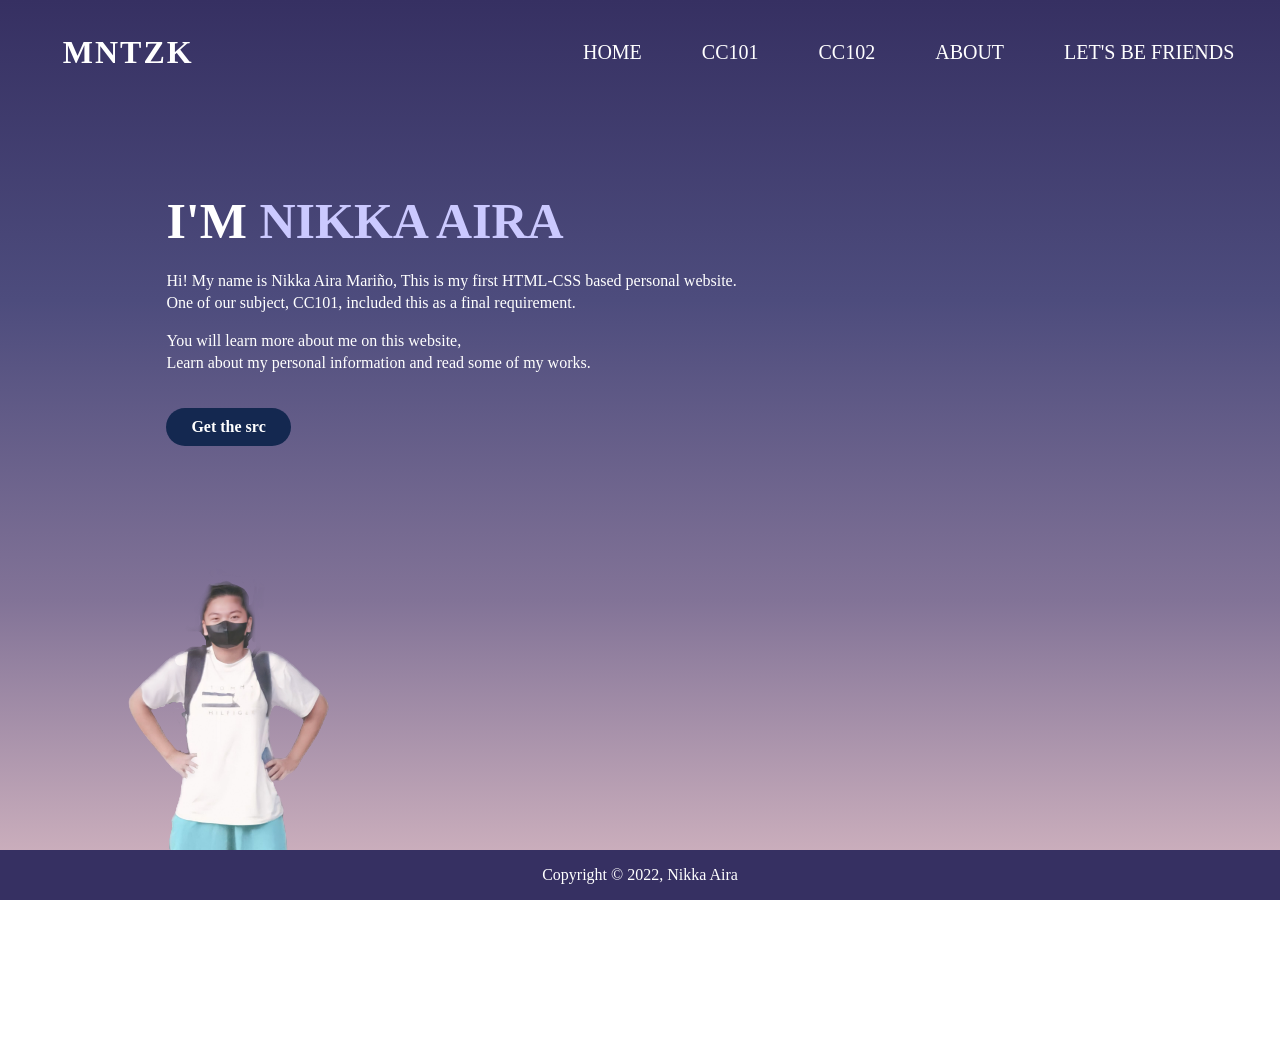
==== index.html @ 1b685595 "copy of 1st year website" ====
<!DOCTYPE html>
<html lang="en">
<html oncontextmenu="return false">
</html>
<head>
  <link rel="stylesheet" href="css/styles.css">
  <meta charset="UTF-8">
  <title>home</title>
  <link rel="stylesheet" href="css/animation.css">
</head>
<body>
<header>
  <a href="home.html" class="logo">mntzk</a>
  <ul>
    <li><a href="home.html" class="active">HOME</a></li>
    <li><a href="cc101.html">CC101</a></li>
    <li><a href="cc102.html">CC102</a></li>
    <li><a href="about.html">ABOUT</a></li>
    <li><a href="letsbefriends.html">LET'S BE FRIENDS</a></li>
  </ul>
</header>
</body>
<div class="details">
  <h1>I'M<span> NIKKA AIRA</span></h1>
  <p>Hi! My name is Nikka Aira Mariño, This is my first HTML-CSS based personal website.<br>One of our subject, CC101, included this as a final requirement.</p>
  <p>You will learn more about me on this website,<br>Learn about my personal information and read some of my works.</p><br>
  <a href="letsbefriends.html">Get the src</a>
</div>
<div class="pictures">
  <img src="images/nobg-removebg-preview.png">
</div>
<footer>
  <p>Copyright &copy; 2022, Nikka Aira</p>
</footer>
</html>
---- css/styles.css ----
::-webkit-scrollbar{
  display:none;
}
html,body{
  box-sizing: border-box;
  width:100%;
  height:100%;
  margin: 0;
  padding: 0;
  overflow-x: hidden;
}
body {
  min-height: 100vh;
  background: linear-gradient(#363062,#4D4C7D,#827397,#D8B9C3);
}
body {
  width: 100%;
  height: 100%;
  margin: 0;
}

@media (max-width: 960px) {
  body {
    transform: scale(0.8);
    transform-origin: top left;
  }
}

@media (max-width: 640px) {
  body {
    transform: scale(0.6);
    transform-origin: top left;
  }
}
header{
  position: absolute;
  top:0;
  left:0;
  width: 98%;
  display: flex;
  justify-content: space-between;
  align-items: center;
}
header .logo{
  margin-top:25px;
  margin-left: 5%;
  color:#ffff;
  font-weight: 700;
  text-decoration: none;
  font-size: 2em;
  text-transform: uppercase;
  letter-spacing: 2px;
}
header ul{
  display: flex;
  justify-content: center;
  align-items: center;

}
header ul li{
  font-size: 20px;
  margin-top:25px;
  list-style: none;
  margin-left: 20px;

}
header ul li a{
  text-decoration: none;
  padding: 6px 20px;
  color: #fff;
  border-radius: 20px;
  margin-bottom: 20%;
}
header ul li a:hover {
  background: white;
  color: #2b1055;
}
span {
  color:#CBC9FF;
}
.details{
  margin-left:13%;
  margin-top:15%;
  /*min-height: calc(100vh - 80px - 76px);*/
  position:relative;
  padding-bottom: 80px;
}
.details h1{
  font-size: 50px;
  color:#fff;
  margin-bottom:20px;
}
.details p{
  color:#fff;
  background:none;
  line-height:22px;
}
.details a{
  background:#142850;
  padding: 10px 25px;
  text-decoration:none;
  font-weight: bold;
  color:#fff;
  display:inline-block;
  margin:0 0;
  border-radius:20px;
}
.cc101 {
  margin-left: 13%;
  margin-top: 15%;
  position:relative;
  padding-bottom: 80.4px;
}
.cc101 h1{
  font-size: 50px;
  color:#fff;
  margin-bottom:20px;
}
.cc101 h3{
  color:white;
}
.cc101 p{
  font-size: larger;
  margin-left:45%;
  margin-top:-10%;
  color:#fff;
  background:none;
  line-height: 22px;
}

.about{
  margin-left:13%;
  margin-top:15%;
  position:relative;
  padding-bottom: 80.4px;
}
.about h1{
  color: #ffffff;
  font-size: 50px;
  margin-bottom: 20px;
}
.about p{
  margin-top: -3px;
  color:white;
  background:none;
  line-height:23px;
}
.about a{
  background:#142850;
  padding: 10px 25px;
  text-decoration: none;
  font-weight: bold;
  color: #ffffff;
  display: inline-block;
  margin: 30px 0;
  border-radius: 20px;
}
.sched table{
  margin-left: 50%;
  margin-top: -29%;
}
.sched{
    margin-left: 13%;
    margin-top: 15%;
  position:relative;
  padding-bottom: 80.4px;
}
.sched h1{
  margin-left:0;
  margin-top:5%;
  font-size:50px;
  color: #fff;
  margin-bottom: 20px;
}
.sched p{
  color:#fff;
  font-size:20px;
  margin-left:0;
  margin-top:3%;
  background: none;
  line-height: 22px;
}
.greetings{
  margin-left: 13%;
  margin-top: 15%;
}

.greetings h1{
  font-size:50px;
  color: #fff;
  margin-bottom: 20px;
}

.greetings p{
  color:#ffff;
  background: none;
  line-height: 22px;
}

.greetings a{
  background:#142850;
  padding: 10px 25px;
  text-decoration: none;
  font-weight: bold;
  color: #ffffff;
  display: inline-block;
  margin: 0 0;
  border-radius: 20px;
}

.src{
  margin-left: 13%;
  margin-top: 15px;
  position:relative;
  padding-bottom: 80.4px;
}

.src p{
  color:white;
  border-style: solid;
  background: #142850;
  border-width: 5px;
  border-color: #142850;
  border-radius:20px;
  padding: 5px;
  display: inline-block;
}

.infos {
  margin-left: 13%;
  margin-top: 15%;
  position:relative;
  padding-bottom: 80.4px;
}
.infos h1{
  font-size:50px;
  color: #fff;
  margin-bottom: 20px;
}
.infos p{
  color:#fff;
  font-size:18px;
  margin-left:0;
  margin-top:0;
  background: none;
  line-height: 22px;
}

.infos table{
  border:none;
  margin-left: 55%;
  margin-top: -18%;
}
.nobg{
  margin-top: -39%;
  margin-left:57%;
  width:38%;
  height:76vh;
  display: flex;
  justify-content: left;
  align-items: center;
  z-index: 19;
}
.nobg img{
  height:560px;
  width:500px;
 border-radius:25%;
}
footer{
  text-align: center;
  background-color: #363062;
  color:#fff;
  padding:-10px;
  position:absolute;
  bottom:0;
  width:100%;
}
.bubble{
  margin-top: -30%;
  margin-left:60%;
  width:35%;
  height:83vh;
  display: flex;
  justify-content: left;
  align-items: center;
  z-index: 18;
}
.bubble img {
  height: 560px;
  width: 500px;
  border-radius: 25%;
}
.myss{
  margin-top: -31.5%;
  margin-left:57%;
  width:38%;
  height:76vh;
  display: flex;
  justify-content: left;
  align-items: center;
  z-index: 19;

}
.myss img {
  width: 600px;
  height: 400px;
}

.boxforcode{
  border-radius: 25px;
  font-family: "Courier New", cursive;
  background-color: #363062;
  color:white;
  height: 500px;
  width: 700px;
  border: none;
  overflow: scroll;
  margin-top: -18%;
  margin-left:50%;
  z-index: 19;
}
.boxforcode p{
  margin-left:2%;
}

.deets{
  margin-left:13%;
  margin-top:15%;
  position:relative;
  padding-bottom: 80.4px;
}
.deets h1{
  color: #ffffff;
  font-size: 50px;
  margin-bottom: 20px;
}
.deets p {
  margin-top: -3px;
  color: white;
  background: none;
  line-height: 23px;
}
.deets a{
  background:#142850;
  padding: 10px 25px;
  text-decoration: none;
  font-weight: bold;
  color: #ffffff;
  display: inline-block;
  margin: 30px 0;
  border-radius: 20px;
}
.srcofjava {
  margin-left: 13%;
  margin-top: 15%;
  position: relative;
  padding-bottom: 80.4px;
}
.srcofjava h1{
  color: #ffffff;
  font-size: 50px;
  margin-bottom: 20px;
}
.srcofjava p {
  margin-top: -3px;
  color: white;
  background: none;
  line-height: 23px;
}
.output {
  margin-left: 13%;
  margin-top: 15%;
  position: relative;
  padding-bottom: 80.4px;
}
.output h1{
  color: #ffffff;
  font-size: 50px;
  margin-bottom: 20px;
}
.output p {
  margin-top: -3px;
  color: white;
  background: none;
  line-height: 23px;
}
.cont{
  width: 98%;
  padding: 20px;
  margin-left:-8%;

 /* margin:100px auto;*/
  display: flex;
  flex-direction: row;
  justify-content: center;

}
.box{
  width: 250px;
  margin: 0 10px;
  transition: .5s;
}
.box img{
  display: block;
  width: 100%;
  border-radius: 5px;
}
.box:hover{
  transform:scale(2.5);
  z-index: 2;
}
.pseudo{
  border-radius: 25px;
  background-color: #363062;
  color:white;
  height: 300px;
  width: 500px;
  border: none;
  overflow: scroll;
  margin-top: -7%;
  margin-left:52%;
  z-index: 19;
}
.pseudo p{
  font-family: "Courier New", serif;
  text-align: start;
  justify-content: center;
  color:white;
  margin-left:2%;
  margin-top:1%;
  background:none;
}
iframe{
  height:200px;
  width: 400px;
}
@media screen and (max-width: 600px)
{

}
---- css/animation.css ----
.details{
  animation: transitionIn 0.75s;
}
.about{
  animation: transitionIn 0.75s;
}
.sched{
  animation: transitionIn 0.75s;
}
.greetings{
  animation: transitionIn 0.75s;
}
.cc101{
  animation: transitionIn 0.75s;
}
.infos{
  animation: transitionIn 0.75s;
}
.images{
  animation: transitionIn 0.75s;
}
.sched table {
  animation: transitionIn 0.75s;
}
.deets{
  animation: transitionIn 0.75s;
}
  .srcofjava{
    animation: transitionIn 0.75s;
  }
.boxforcode{
  animation: transitionIn 0.75s;
}
.output{
  animation: transitionIn 0.75s;
}
.pseudo{
  animation: transitionIn 0.75s;
}
@keyframes transitionIn {
  from{
    opacity:0;
    transform: rotate(0deg);
  }
  to{
    opacity:1;
    transform: rotate(0);
  }
}
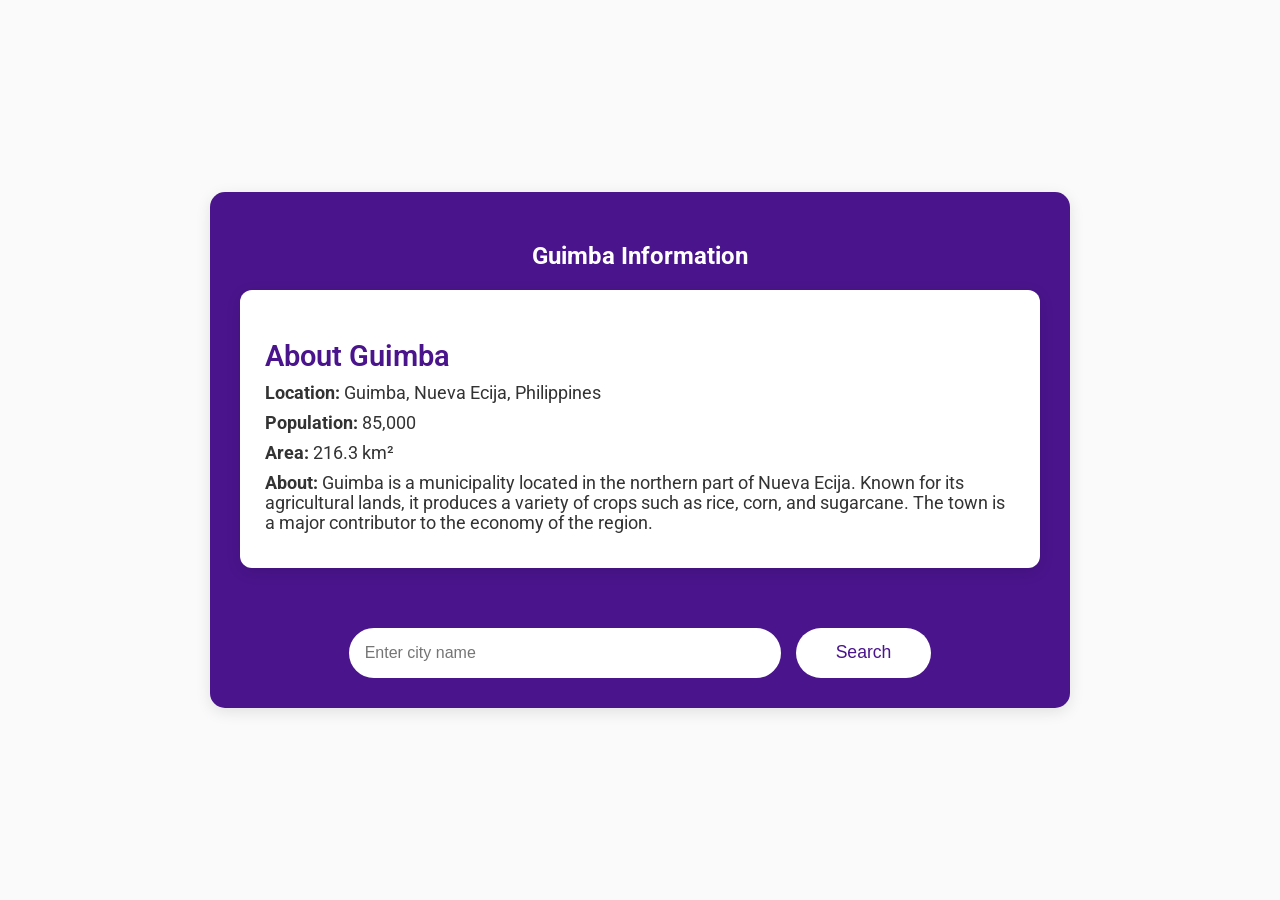
==== commit 8a79c0c3: "publish" ====
--- a/index.html
+++ b/index.html
@@ -1,35 +1,24 @@
 <!DOCTYPE html>
 <html lang="en">
-<html oncontextmenu="return false">
-</html>
 <head>
-  <link rel="stylesheet" href="css/styles.css">
-  <meta charset="UTF-8">
-  <title>home</title>
-  <link rel="stylesheet" href="css/animation.css">
+    <meta charset="UTF-8">
+    <meta name="viewport" content="width=device-width, initial-scale=1.0">
+    <link href="https://fonts.googleapis.com/css2?family=Roboto:wght@400;500;700&display=swap" rel="stylesheet">
+    <link rel="stylesheet" href="style.css">
+    <title>Home</title>
 </head>
 <body>
-<header>
-  <a href="home.html" class="logo">mntzk</a>
-  <ul>
-    <li><a href="home.html" class="active">HOME</a></li>
-    <li><a href="cc101.html">CC101</a></li>
-    <li><a href="cc102.html">CC102</a></li>
-    <li><a href="about.html">ABOUT</a></li>
-    <li><a href="letsbefriends.html">LET'S BE FRIENDS</a></li>
-  </ul>
-</header>
+
+    <section class="guimbacontainer">
+        <h1>Guimba Information</h1>
+        <div id="guimba-info"></div>
+
+        <div class="search-container">
+            <input type="text" id="city-search" placeholder="Enter city name">
+            <button id="search-button">Search</button>
+        </div>
+    </section>
+
+    <script src="script.js"></script>
 </body>
-<div class="details">
-  <h1>I'M<span> NIKKA AIRA</span></h1>
-  <p>Hi! My name is Nikka Aira Mariño, This is my first HTML-CSS based personal website.<br>One of our subject, CC101, included this as a final requirement.</p>
-  <p>You will learn more about me on this website,<br>Learn about my personal information and read some of my works.</p><br>
-  <a href="letsbefriends.html">Get the src</a>
-</div>
-<div class="pictures">
-  <img src="images/nobg-removebg-preview.png">
-</div>
-<footer>
-  <p>Copyright &copy; 2022, Nikka Aira</p>
-</footer>
 </html>
--- a/style.css
+++ b/style.css
@@ -0,0 +1,199 @@
+body {
+    font-family: 'Roboto', sans-serif;
+    background-color: #fafafa;
+    margin: 0;
+    padding: 0;
+    color: #333;
+    display: flex;
+    justify-content: center;
+    align-items: center;
+    height: 100vh;
+    min-height: 100%;
+}
+
+.container {
+    margin-top: 70%;
+    width: 100%;
+    max-width: 800px;
+    background-color: #4a148c;
+    border-radius: 15px;
+    padding: 30px;
+    box-shadow: 0 4px 15px rgba(0, 0, 0, 0.1);
+    color: white;
+    text-align: center;
+    overflow: hidden;
+    display: flex;
+    flex-direction: column;
+}
+
+.guimbacontainer {
+    width: 100%;
+    max-width: 800px;
+    background-color: #4a148c;
+    border-radius: 15px;
+    padding: 30px;
+    box-shadow: 0 4px 15px rgba(0, 0, 0, 0.1);
+    color: white;
+    text-align: center;
+    overflow: hidden;
+    display: flex;
+    flex-direction: column;
+}
+
+header h1 {
+    font-size: 2.5rem;
+    font-weight: 500;
+    margin-bottom: 20px;
+    letter-spacing: 1px;
+}
+
+#guimba-info {
+    background-color: #ffffff;
+    padding: 25px;
+    border-radius: 12px;
+    box-shadow: 0 4px 15px rgba(0, 0, 0, 0.1);
+    margin-bottom: 30px;
+    color: #333;
+    text-align: left;
+    position: relative;
+    z-index: 2;
+    max-height: 300px;
+    overflow-y: auto;
+}
+
+#guimba-info h2 {
+    color: #4a148c;
+    font-size: 1.8rem;
+    margin-bottom: 10px;
+    font-weight: 600;
+}
+
+#guimba-info p {
+    font-size: 1.1rem;
+    margin: 10px 0;
+}
+
+.search-container {
+    display: flex;
+    justify-content: center;
+    margin-top: 30px;
+}
+
+input[type="text"] {
+    padding: 14px;
+    font-size: 1rem;
+    width: 70%;
+    max-width: 400px;
+    border-radius: 25px;
+    border: 2px solid #fff;
+    background-color: #ffffff;
+    color: #333;
+    outline: none;
+    transition: border-color 0.3s ease;
+}
+
+input[type="text"]:focus {
+    border-color: #4a148c;
+}
+
+button {
+    background-color: #fff;
+    color: #4a148c;
+    padding: 14px 40px;
+    font-size: 1.1rem;
+    border: none;
+    border-radius: 25px;
+    cursor: pointer;
+    transition: background-color 0.3s ease, transform 0.3s ease;
+    margin-left: 15px;
+}
+
+button:hover {
+    background-color: #4a148c;
+    color: white;
+    transform: scale(1.05);
+}
+
+button:active {
+    transform: scale(1.02);
+}
+
+.weather-card {
+    background-color: #fff;
+    padding: 25px;
+    color: #333;
+    border-radius: 12px;
+    box-shadow: 0 4px 15px rgba(0, 0, 0, 0.1);
+    margin-top: 20px;
+    max-height: 400px;
+    overflow-y: auto;
+    font-weight: bold;
+}
+
+.weather-card h2 {
+    color: #4a148c;
+    font-size: 1.8rem;
+    margin-bottom: 15px;
+}
+
+.weather-card p {
+    font-size: 1.2rem;
+    margin: 8px 0;
+}
+
+#map iframe {
+    border-radius: 12px;
+    width: 100%;
+    height: 400px;
+}
+
+.forecast-info div {
+    background-color: #fff;
+    padding: 20px;
+    margin-bottom: 20px;
+    border-radius: 12px;
+    box-shadow: 0 4px 15px rgba(0, 0, 0, 0.1);
+    color: #333;
+    font-weight: bold;
+}
+
+.forecast-info p {
+    font-size: 1rem;
+    margin: 10px 0;
+}
+
+.forecast-info strong {
+    color: #4a148c;
+}
+
+.alert {
+    background-color: #ffebee;
+    padding: 20px;
+    border-radius: 12px;
+    margin-bottom: 30px;
+    color: #d32f2f;
+}
+
+.alert p {
+    margin: 0;
+}
+
+.alert strong {
+    color: #d32f2f;
+}
+
+@media (max-width: 768px) {
+    .search-container {
+        flex-direction: column;
+        align-items: center;
+    }
+
+    input[type="text"], button {
+        width: 100%;
+        margin: 10px 0;
+    }
+
+    header h1 {
+        font-size: 2rem;
+    }
+}
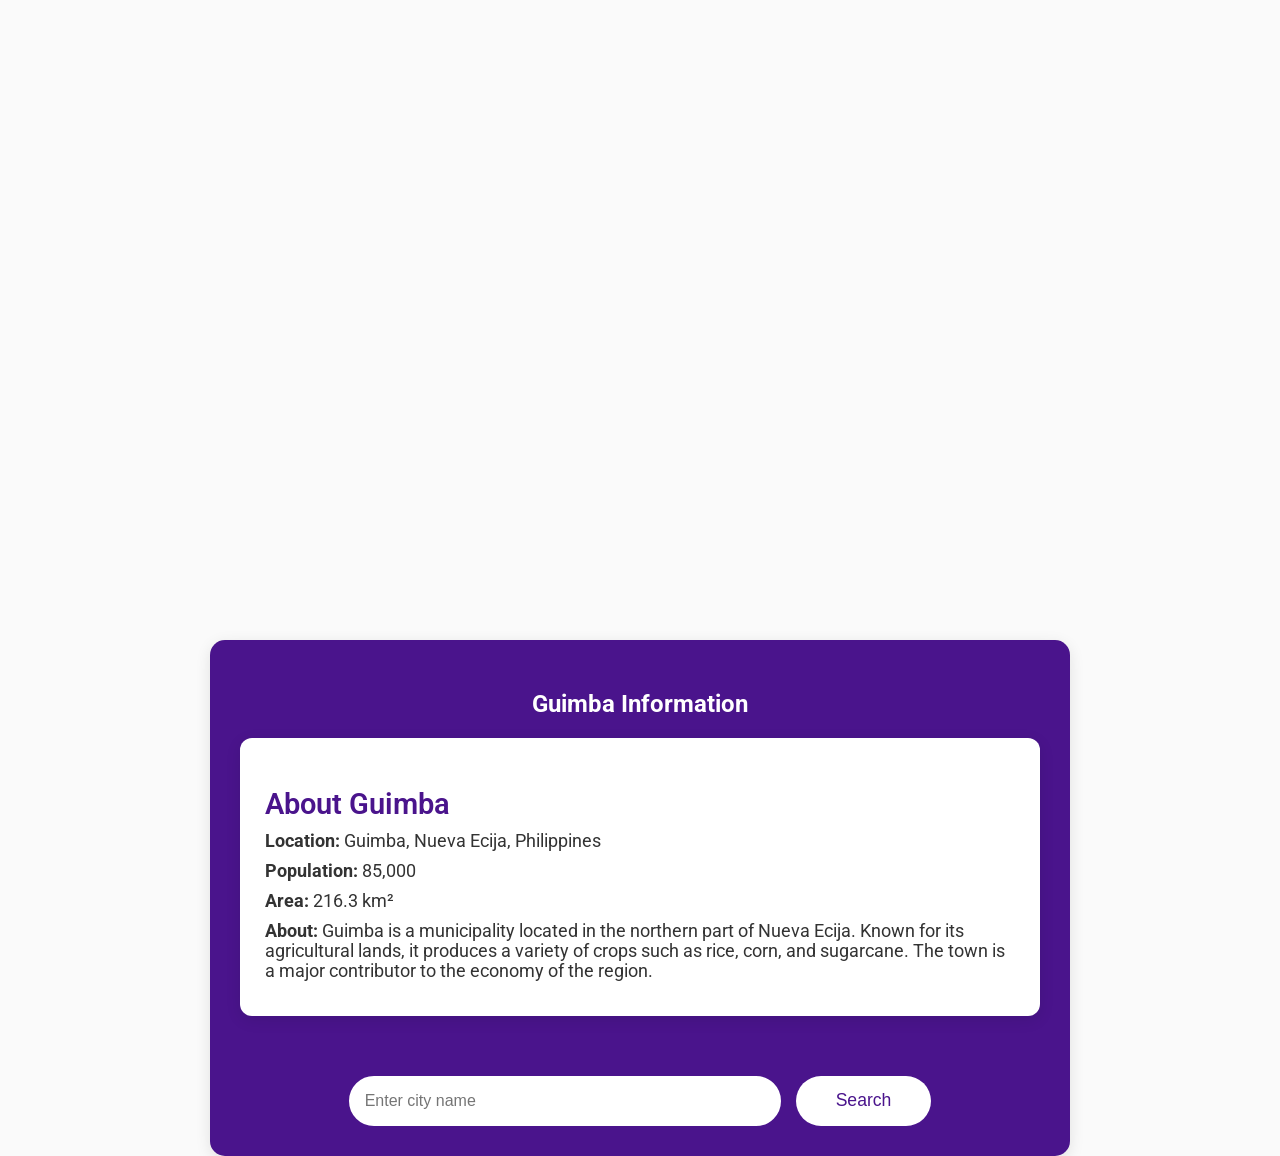
==== commit 7c390931: "minified" ====
--- a/index.html
+++ b/index.html
@@ -1,24 +1,2 @@
 <!DOCTYPE html>
-<html lang="en">
-<head>
-    <meta charset="UTF-8">
-    <meta name="viewport" content="width=device-width, initial-scale=1.0">
-    <link href="https://fonts.googleapis.com/css2?family=Roboto:wght@400;500;700&display=swap" rel="stylesheet">
-    <link rel="stylesheet" href="style.css">
-    <title>Home</title>
-</head>
-<body>
-
-    <section class="guimbacontainer">
-        <h1>Guimba Information</h1>
-        <div id="guimba-info"></div>
-
-        <div class="search-container">
-            <input type="text" id="city-search" placeholder="Enter city name">
-            <button id="search-button">Search</button>
-        </div>
-    </section>
-
-    <script src="script.js"></script>
-</body>
-</html>
+<html lang="en"><head><meta charset="UTF-8"><meta name="viewport" content="width=device-width, initial-scale=1.0"><link href="https://fonts.googleapis.com/css2?family=Roboto:wght@400;500;700&display=swap" rel="stylesheet"><link rel="stylesheet" href="style.css"><title>Home</title></head><body><section class="guimbacontainer"><h1>Guimba Information</h1><div id="guimba-info"></div><div class="search-container"><input type="text" id="city-search" placeholder="Enter city name"><button id="search-button">Search</button></div></section><script src="script.js"></script></body></html>
--- a/style.css
+++ b/style.css
@@ -1,199 +1 @@
-body {
-    font-family: 'Roboto', sans-serif;
-    background-color: #fafafa;
-    margin: 0;
-    padding: 0;
-    color: #333;
-    display: flex;
-    justify-content: center;
-    align-items: center;
-    height: 100vh;
-    min-height: 100%;
-}
-
-.container {
-    margin-top: 70%;
-    width: 100%;
-    max-width: 800px;
-    background-color: #4a148c;
-    border-radius: 15px;
-    padding: 30px;
-    box-shadow: 0 4px 15px rgba(0, 0, 0, 0.1);
-    color: white;
-    text-align: center;
-    overflow: hidden;
-    display: flex;
-    flex-direction: column;
-}
-
-.guimbacontainer {
-    width: 100%;
-    max-width: 800px;
-    background-color: #4a148c;
-    border-radius: 15px;
-    padding: 30px;
-    box-shadow: 0 4px 15px rgba(0, 0, 0, 0.1);
-    color: white;
-    text-align: center;
-    overflow: hidden;
-    display: flex;
-    flex-direction: column;
-}
-
-header h1 {
-    font-size: 2.5rem;
-    font-weight: 500;
-    margin-bottom: 20px;
-    letter-spacing: 1px;
-}
-
-#guimba-info {
-    background-color: #ffffff;
-    padding: 25px;
-    border-radius: 12px;
-    box-shadow: 0 4px 15px rgba(0, 0, 0, 0.1);
-    margin-bottom: 30px;
-    color: #333;
-    text-align: left;
-    position: relative;
-    z-index: 2;
-    max-height: 300px;
-    overflow-y: auto;
-}
-
-#guimba-info h2 {
-    color: #4a148c;
-    font-size: 1.8rem;
-    margin-bottom: 10px;
-    font-weight: 600;
-}
-
-#guimba-info p {
-    font-size: 1.1rem;
-    margin: 10px 0;
-}
-
-.search-container {
-    display: flex;
-    justify-content: center;
-    margin-top: 30px;
-}
-
-input[type="text"] {
-    padding: 14px;
-    font-size: 1rem;
-    width: 70%;
-    max-width: 400px;
-    border-radius: 25px;
-    border: 2px solid #fff;
-    background-color: #ffffff;
-    color: #333;
-    outline: none;
-    transition: border-color 0.3s ease;
-}
-
-input[type="text"]:focus {
-    border-color: #4a148c;
-}
-
-button {
-    background-color: #fff;
-    color: #4a148c;
-    padding: 14px 40px;
-    font-size: 1.1rem;
-    border: none;
-    border-radius: 25px;
-    cursor: pointer;
-    transition: background-color 0.3s ease, transform 0.3s ease;
-    margin-left: 15px;
-}
-
-button:hover {
-    background-color: #4a148c;
-    color: white;
-    transform: scale(1.05);
-}
-
-button:active {
-    transform: scale(1.02);
-}
-
-.weather-card {
-    background-color: #fff;
-    padding: 25px;
-    color: #333;
-    border-radius: 12px;
-    box-shadow: 0 4px 15px rgba(0, 0, 0, 0.1);
-    margin-top: 20px;
-    max-height: 400px;
-    overflow-y: auto;
-    font-weight: bold;
-}
-
-.weather-card h2 {
-    color: #4a148c;
-    font-size: 1.8rem;
-    margin-bottom: 15px;
-}
-
-.weather-card p {
-    font-size: 1.2rem;
-    margin: 8px 0;
-}
-
-#map iframe {
-    border-radius: 12px;
-    width: 100%;
-    height: 400px;
-}
-
-.forecast-info div {
-    background-color: #fff;
-    padding: 20px;
-    margin-bottom: 20px;
-    border-radius: 12px;
-    box-shadow: 0 4px 15px rgba(0, 0, 0, 0.1);
-    color: #333;
-    font-weight: bold;
-}
-
-.forecast-info p {
-    font-size: 1rem;
-    margin: 10px 0;
-}
-
-.forecast-info strong {
-    color: #4a148c;
-}
-
-.alert {
-    background-color: #ffebee;
-    padding: 20px;
-    border-radius: 12px;
-    margin-bottom: 30px;
-    color: #d32f2f;
-}
-
-.alert p {
-    margin: 0;
-}
-
-.alert strong {
-    color: #d32f2f;
-}
-
-@media (max-width: 768px) {
-    .search-container {
-        flex-direction: column;
-        align-items: center;
-    }
-
-    input[type="text"], button {
-        width: 100%;
-        margin: 10px 0;
-    }
-
-    header h1 {
-        font-size: 2rem;
-    }
-}
+body{font-family:'Roboto',sans-serif;background-color:#fafafa;margin:0;padding:0;color:#333;display:flex;justify-content:center;align-items:center;height:100vh;min-height:100%}.container,.guimbacontainer{margin-top:70%;width:100%;max-width:800px;background-color:#4a148c;border-radius:15px;padding:30px;box-shadow:0 4px 15px rgba(0,0,0,0.1);color:white;text-align:center;overflow:hidden;display:flex;flex-direction:column}header h1{font-size:2.5rem;font-weight:500;margin-bottom:20px;letter-spacing:1px}#guimba-info{background-color:#fff;padding:25px;border-radius:12px;box-shadow:0 4px 15px rgba(0,0,0,0.1);margin-bottom:30px;color:#333;text-align:left;position:relative;z-index:2;max-height:300px;overflow-y:auto}#guimba-info h2{color:#4a148c;font-size:1.8rem;margin-bottom:10px;font-weight:600}#guimba-info p{font-size:1.1rem;margin:10px 0}.search-container{display:flex;justify-content:center;margin-top:30px}input[type="text"]{padding:14px;font-size:1rem;width:70%;max-width:400px;border-radius:25px;border:2px solid #fff;background-color:#fff;color:#333;outline:none;transition:border-color .3s ease}input[type="text"]:focus{border-color:#4a148c}button{background-color:#fff;color:#4a148c;padding:14px 40px;font-size:1.1rem;border:none;border-radius:25px;cursor:pointer;transition:background-color .3s ease,transform .3s ease;margin-left:15px}button:hover{background-color:#4a148c;color:#fff;transform:scale(1.05)}button:active{transform:scale(1.02)}.weather-card{background-color:#fff;padding:25px;color:#333;border-radius:12px;box-shadow:0 4px 15px rgba(0,0,0,0.1);margin-top:20px;max-height:400px;overflow-y:auto;font-weight:bold}.weather-card h2{color:#4a148c;font-size:1.8rem;margin-bottom:15px}.weather-card p{font-size:1.2rem;margin:8px 0}#map iframe{border-radius:12px;width:100%;height:400px}.forecast-info div{background-color:#fff;padding:20px;margin-bottom:20px;border-radius:12px;box-shadow:0 4px 15px rgba(0,0,0,0.1);color:#333;font-weight:bold}.forecast-info p{font-size:1rem;margin:10px 0}.forecast-info strong{color:#4a148c}.alert{background-color:#ffebee;padding:20px;border-radius:12px;margin-bottom:30px;color:#d32f2f}.alert p{margin:0}.alert strong{color:#d32f2f}@media (max-width:768px){.search-container{flex-direction:column;align-items:center}input[type="text"],button{width:100%;margin:10px 0}header h1{font-size:2rem}}
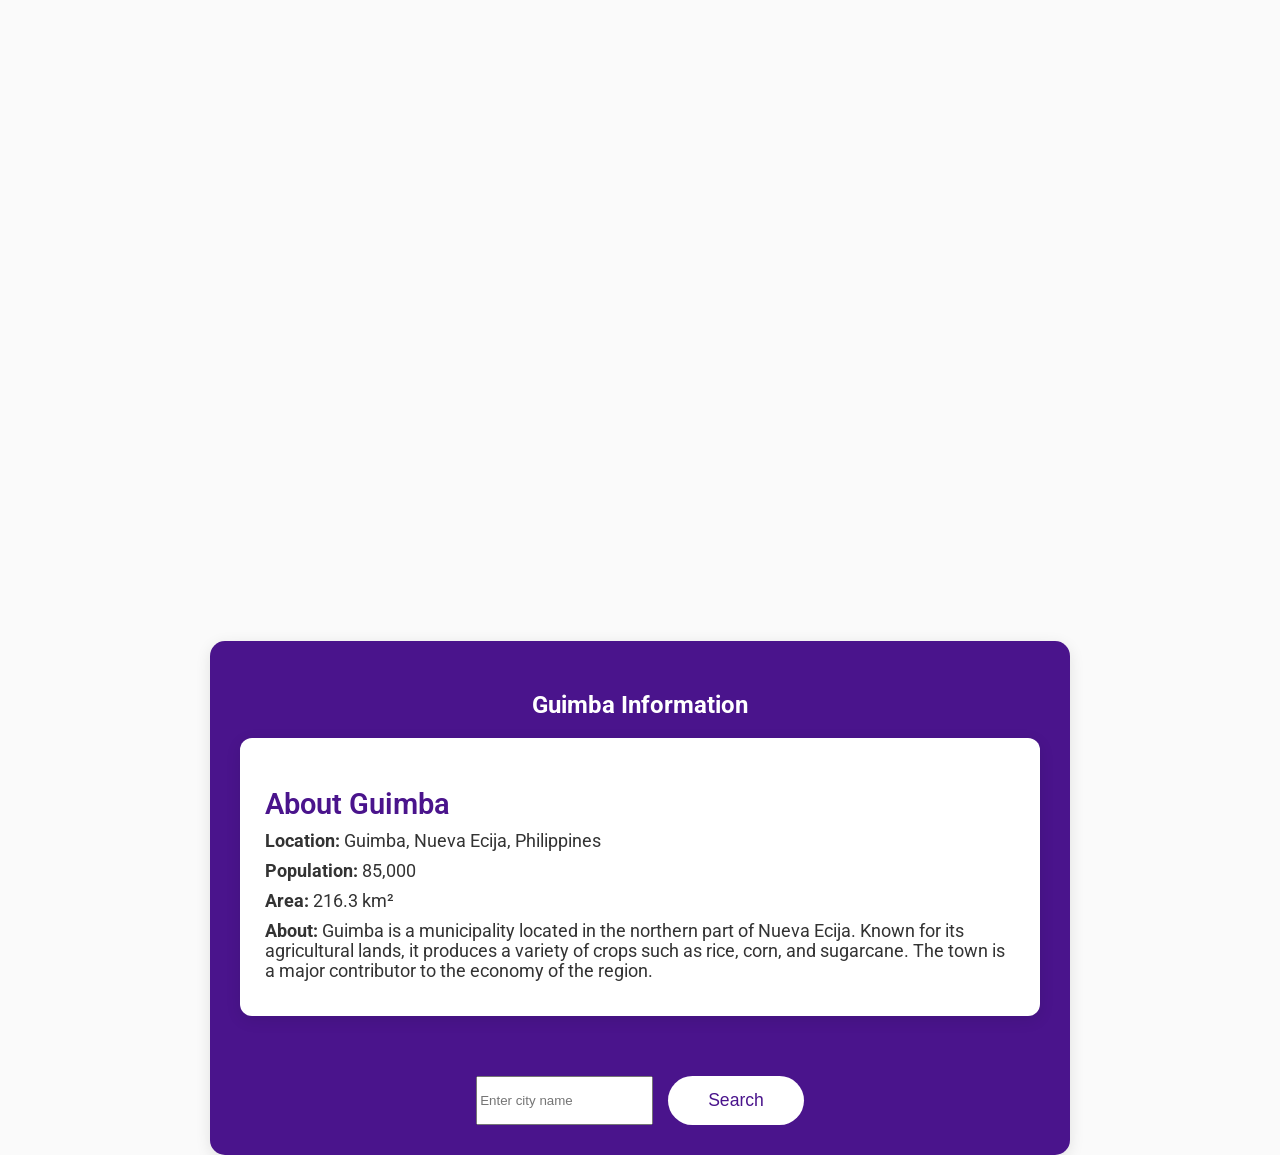
==== commit 5eb6124c: "minifieddd" ====
--- a/index.html
+++ b/index.html
@@ -1,2 +1 @@
-<!DOCTYPE html>
-<html lang="en"><head><meta charset="UTF-8"><meta name="viewport" content="width=device-width, initial-scale=1.0"><link href="https://fonts.googleapis.com/css2?family=Roboto:wght@400;500;700&display=swap" rel="stylesheet"><link rel="stylesheet" href="style.css"><title>Home</title></head><body><section class="guimbacontainer"><h1>Guimba Information</h1><div id="guimba-info"></div><div class="search-container"><input type="text" id="city-search" placeholder="Enter city name"><button id="search-button">Search</button></div></section><script src="script.js"></script></body></html>
+<!doctypehtml><html lang=en><meta charset=UTF-8><meta content="width=device-width,initial-scale=1"name=viewport><link href="https://fonts.googleapis.com/css2?family=Roboto:wght@400;500;700&display=swap"rel=stylesheet><link href=style.css rel=stylesheet><title>Home</title><section class=guimbacontainer><h1>Guimba Information</h1><div id=guimba-info></div><div class=search-container><input id=city-search placeholder="Enter city name"><button id=search-button>Search</button></div></section><script src=script.js></script>
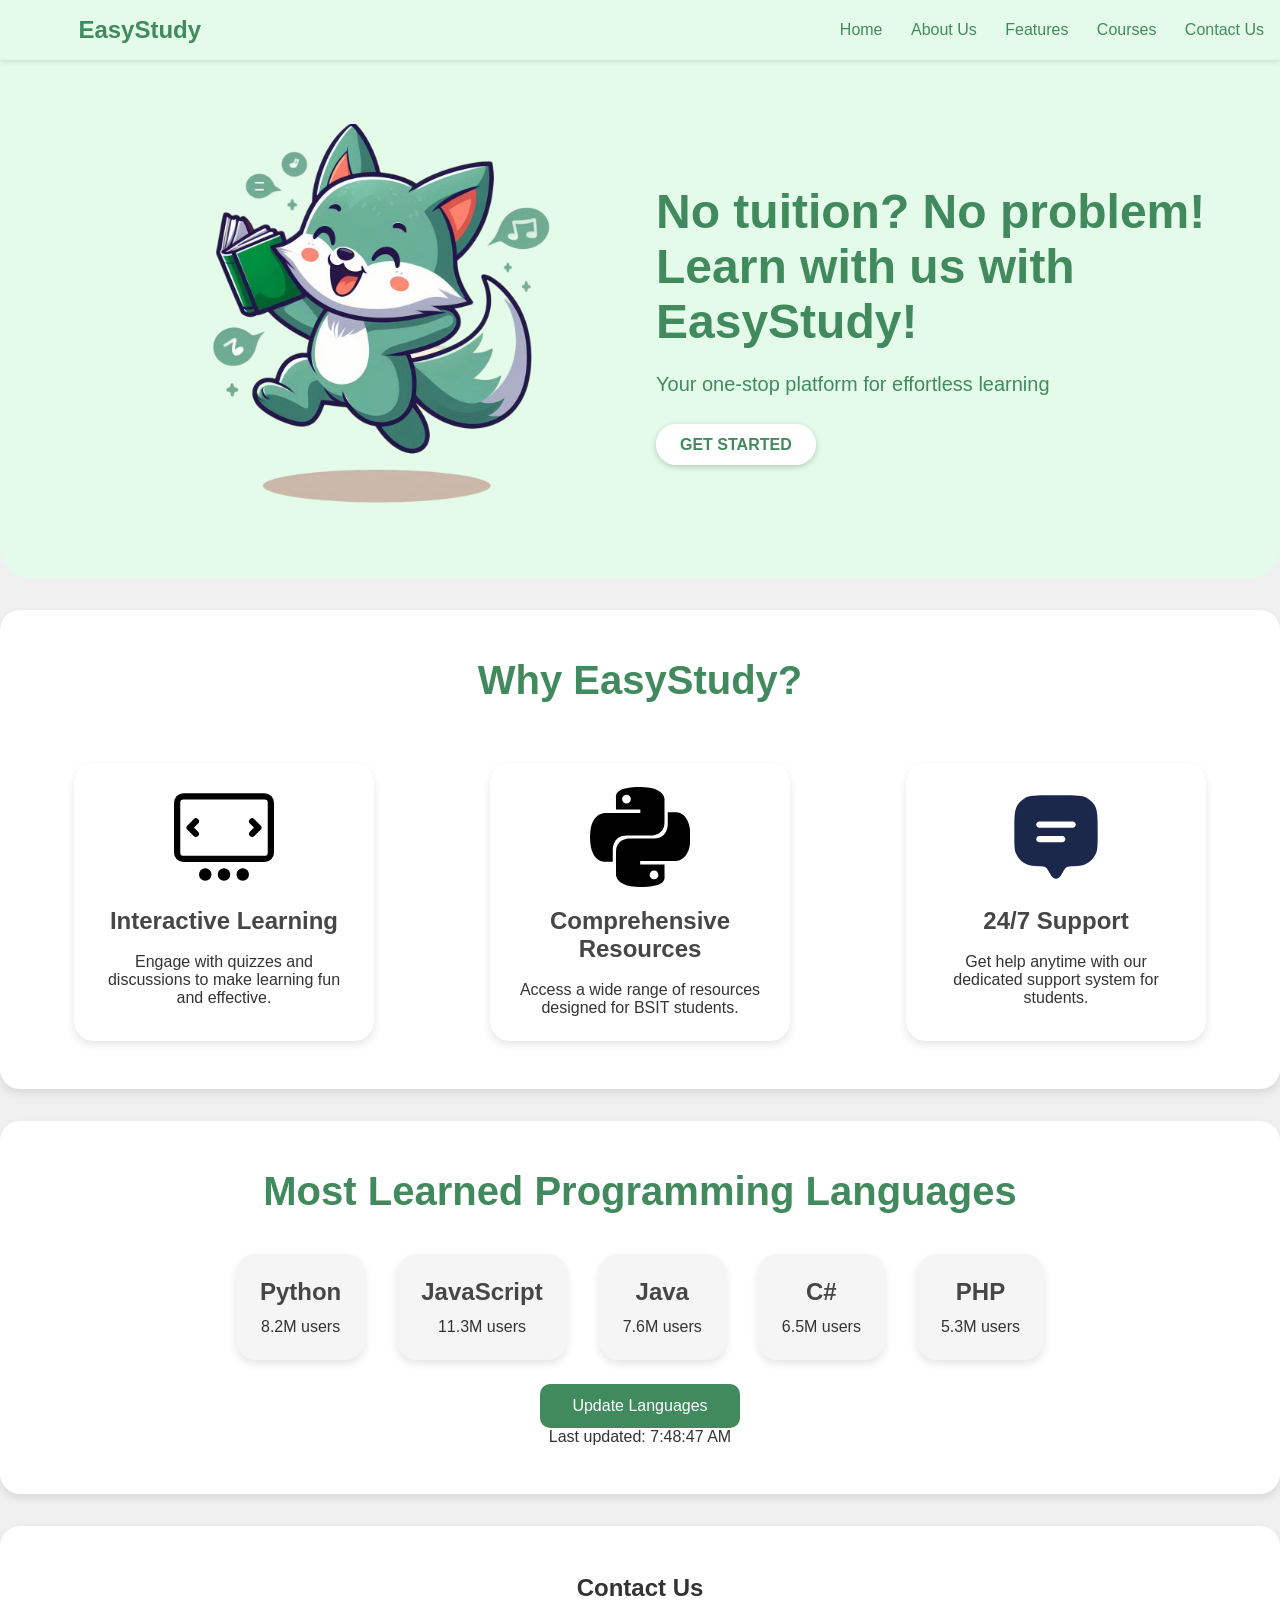
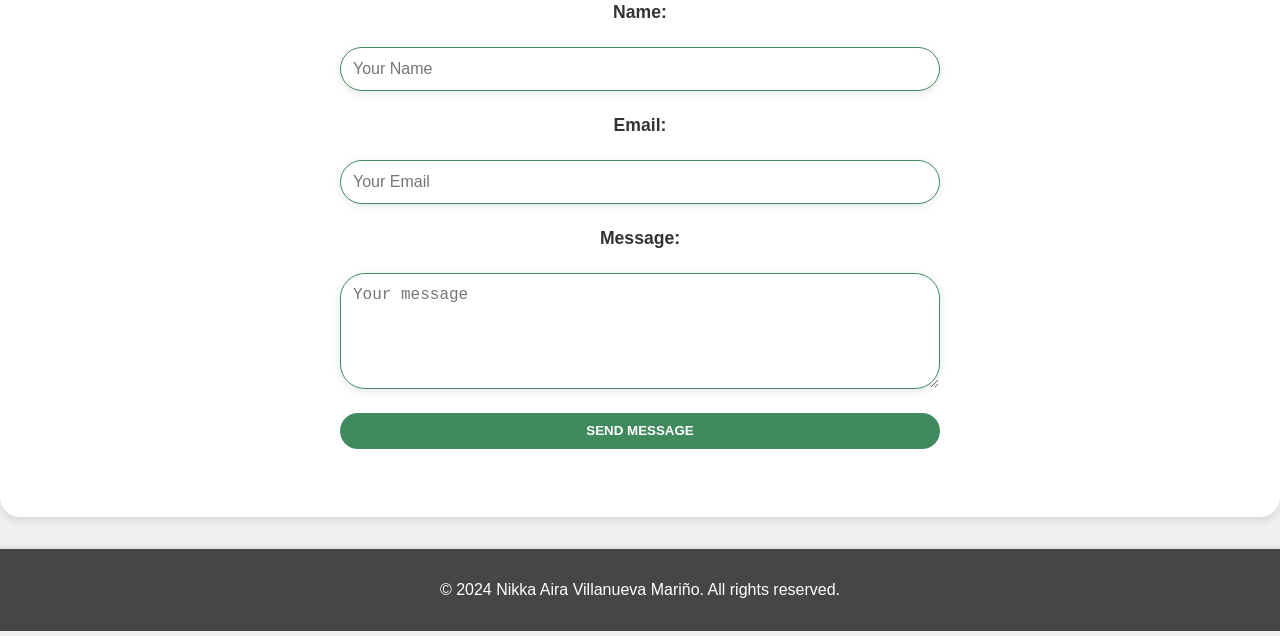
==== commit 84b7415e: "educational" ====
--- a/index.html
+++ b/index.html
@@ -1 +1,89 @@
-<!doctypehtml><html lang=en><meta charset=UTF-8><meta content="width=device-width,initial-scale=1"name=viewport><link href="https://fonts.googleapis.com/css2?family=Roboto:wght@400;500;700&display=swap"rel=stylesheet><link href=style.css rel=stylesheet><title>Home</title><section class=guimbacontainer><h1>Guimba Information</h1><div id=guimba-info></div><div class=search-container><input id=city-search placeholder="Enter city name"><button id=search-button>Search</button></div></section><script src=script.js></script>+<!DOCTYPE html>
+<html lang="en">
+
+<head>
+    <meta charset="UTF-8">
+    <meta name="viewport" content="width=device-width, initial-scale=1.0">
+    <meta name="description" content="EasyStudy - An e-learning platform for BSIT students.">
+    <title>EasyStudy - Learn with Ease</title>
+    <link rel="stylesheet" href="styles.css">
+    <script defer src="script.js"></script>
+</head>
+
+<body>
+    <header>
+        <nav class="nav">
+            <div class="logo">EasyStudy</div>
+            <ul class="nav-links">
+                <li><a href="#home" class="nav-item">Home</a></li>
+                <li><a href="#about-us" class="nav-item">About Us</a></li>
+                <li><a href="#features" class="nav-item">Features</a></li>
+                <li><a href="#courses" class="nav-item">Courses</a></li>
+                <li><a href="#contact" class="nav-item">Contact Us</a></li>
+            </ul>
+        </nav>
+        <section class="hero" id="home">
+            <div class="hero-image">
+                <img src="images/happyfaks.png" alt="Students learning" aria-describedby="hero-image-description">
+            </div>
+            <div class="hero-content">
+                <h1>No tuition? No problem! Learn with us with EasyStudy!</h1>
+                <p>Your one-stop platform for effortless learning</p>
+                <a href="#features" class="cta-button">Get Started</a>
+            </div>
+        </section>
+    </header>
+
+    <main>
+        <section id="features" class="features">
+            <h2>Why EasyStudy?</h2>
+            <div class="feature-cards">
+                <div class="card">
+                    <img src="images/interface-ui-slideshow-slide-show-carousel-svgrepo-com.svg" alt="Interactive Learning Icon">
+                    <h3>Interactive Learning</h3>
+                    <p>Engage with quizzes and discussions to make learning fun and effective.</p>
+                </div>
+                <div class="card">
+                    <img src="images/python-svgrepo-com.svg" alt="Comprehensive Resources Icon">
+                    <h3>Comprehensive Resources</h3>
+                    <p>Access a wide range of resources designed for BSIT students.</p>
+                </div>
+                <div class="card">
+                    <img src="images/chat-line-svgrepo-com.svg" alt="Support Icon">
+                    <h3>24/7 Support</h3>
+                    <p>Get help anytime with our dedicated support system for students.</p>
+                </div>
+            </div>
+        </section>
+
+        <section id="programming-languages" class="programming-languages">
+            <h2>Most Learned Programming Languages</h2>
+            <div id="languages-container">
+            </div>
+            <button id="update-button" class="update-button">Update Languages</button>
+            <p id="update-time"></p>
+        </section>
+
+        <section id="contact" class="contact-us">
+            <h2>Contact Us</h2>
+            <form id="contact-form">
+                <label for="name">Name:</label>
+                <input type="text" id="name" name="name" placeholder="Your Name" required aria-required="true">
+
+                <label for="email">Email:</label>
+                <input type="email" id="email" name="email" placeholder="Your Email" required aria-required="true">
+
+                <label for="message">Message:</label>
+                <textarea id="message" name="message" placeholder="Your message" rows="5" required aria-required="true"></textarea>
+
+                <button type="submit">Send Message</button>
+            </form>
+        </section>
+    </main>
+
+    <footer>
+        <p>© 2024 Nikka Aira Villanueva Mariño. All rights reserved.</p>
+    </footer>
+</body>
+
+</html>
--- a/styles.css
+++ b/styles.css
@@ -0,0 +1,431 @@
+* {
+    margin: 0;
+    padding: 0;
+    box-sizing: border-box;
+}
+
+body {
+    font-family: 'Roboto', sans-serif;
+    background-color: #f0f0f0; 
+    color: #333;
+    display: flex;
+    flex-direction: column;
+    min-height: 100vh;
+}
+
+a {
+    color: #418a5d; 
+    text-decoration: none;
+}
+
+a:focus,
+a:hover {
+    text-decoration: underline;
+    outline: 2px solid #418a5d; 
+}
+
+nav {
+    display: flex;
+    justify-content: space-between;
+    align-items: center;
+    background-color: #E4FBEA; 
+    padding: 1em;
+    box-shadow: 0 2px 4px rgba(0, 0, 0, 0.1); 
+    position: sticky;
+    top: 0;
+    z-index: 1000;
+}
+
+nav .logo {
+    margin-left: 5%;
+    font-size: 1.5rem;
+    font-weight: bold;
+    color: #418a5d; 
+}
+
+.nav-links {
+    list-style: none;
+}
+
+.nav-links li {
+    display: inline;
+    margin-left: 1.5em;
+}
+
+.nav-links a {
+    color: #418a5d; 
+}
+
+.hero {
+    display: flex; 
+    align-items: center;
+    padding: 4em 2em;
+    background: #E4FBEA;
+    color: #418a5d; 
+    min-height: 50vh;
+    border-radius: 0 0 30px 30px; 
+}
+
+.hero-image {
+    flex: 1; 
+    display: flex; 
+    justify-content: center;
+}
+
+.hero-image img {
+    margin-left: 15%;
+    max-width: 390px;
+    height: auto; 
+}
+
+.hero-content {
+    flex: 1; 
+    padding-left: 2em; 
+    text-align: left; 
+}
+
+.hero h1 {
+    font-size: 3rem;
+    margin-bottom: 0.5em; 
+}
+
+.hero p {
+    font-size: 1.25rem;
+    margin-bottom: 2em; 
+}
+
+.cta-button {
+    background-color: #ffffff; 
+    color: #418a5d; 
+    padding: 0.75em 1.5em;
+    text-transform: uppercase;
+    text-decoration: none;
+    border-radius: 25px;
+    font-weight: bold;
+    box-shadow: 0 2px 6px rgba(0, 0, 0, 0.2); 
+    transition: background-color 0.3s ease, transform 0.2s;
+}
+
+.cta-button:hover {
+    background-color: #e0e0e0; 
+    transform: scale(1.05); 
+}
+
+.features,
+.about-us,
+.contact-us {
+    padding: 3em 2em;
+    text-align: center;
+    background-color: #ffffff;
+    border-radius: 20px; 
+    box-shadow: 0 4px 8px rgba(0, 0, 0, 0.1); 
+    margin: 2em auto; 
+}
+
+.features h2,
+.about h1,
+.contact-us h1 {
+    font-size: 2.5rem;
+    margin-bottom: 1.5em;
+    color: #418a5d; 
+}
+
+.about p,
+.contact p {
+    font-size: 1.1rem;
+    margin-bottom: 1.5em;
+    max-width: 600px;
+    margin-left: auto;
+    margin-right: auto;
+}
+
+.feature-cards {
+    display: flex;
+    justify-content: space-around;
+    gap: 2em;
+    margin-top: 2em;
+}
+
+.card {
+    background-color: #ffffff; 
+    padding: 1.5em;
+    border-radius: 20px; 
+    box-shadow: 0 4px 8px rgba(0, 0, 0, 0.1);
+    max-width: 300px;
+    text-align: center;
+    transition: transform 0.2s; 
+}
+
+.card:hover {
+    transform: translateY(-5px); 
+}
+
+.card img {
+    max-width: 100px;
+    margin-bottom: 1em;
+}
+
+.card h3 {
+    font-size: 1.5rem;
+    margin-bottom: 0.75em;
+    color: #464646;
+}
+
+.courses {
+    padding: 3em 2em;
+    background-color: #ffffff; 
+    text-align: center;
+    border-radius: 20px;
+    box-shadow: 0 4px 8px rgba(0, 0, 0, 0.1); 
+}
+
+.courses h2 {
+    font-size: 2.5rem;
+    margin-bottom: 1.5em;
+    color: #418a5d;
+}
+
+.course-list {
+    display: flex;
+    justify-content: space-around;
+    gap: 2em;
+}
+
+.course-item {
+    background-color: #f5f5f5;
+    padding: 1.5em;
+    border-radius: 20px; 
+    box-shadow: 0 4px 8px rgba(0, 0, 0, 0.1);
+    max-width: 250px;
+    transition: transform 0.2s; 
+}
+
+.course-item:hover {
+    transform: translateY(-5px); 
+}
+
+.course-item h3 {
+    font-size: 1.5rem;
+    margin-bottom: 1em;
+    color: #464646; 
+}
+
+.course-item p {
+    font-size: 1rem;
+}
+
+.videos {
+    padding: 2em;
+    text-align: center; 
+}
+
+.video-container {
+    display: flex;
+    justify-content: space-around; 
+    flex-wrap: wrap; 
+}
+
+.video-container iframe {
+    margin: 1em;
+    max-width: 100%;
+    height: auto; 
+}
+
+
+.data-table {
+    padding: 2em;
+    text-align: center; 
+}
+
+.data-table h2 {
+    margin-bottom: 1em;
+}
+
+table {
+    width: 100%;
+    border-collapse: collapse;
+    margin: 0 auto; 
+    box-shadow: 0 2px 4px rgba(0, 0, 0, 0.1); 
+}
+
+thead {
+    background-color: #E4FBEA;
+}
+
+th, td {
+    padding: 1em;
+    border: 1px solid #ccc;
+}
+
+th {
+    font-weight: bold;
+    color: #333;
+}
+
+tbody tr:nth-child(even) {
+    background-color: #f9f9f9;
+}
+
+tbody tr:hover {
+    background-color: #f1f1f1;
+}
+
+
+
+form {
+    display: flex;
+    flex-direction: column;
+    gap: 1.5em;
+    max-width: 600px;
+    margin-left: auto;
+    margin-right: auto;
+}
+
+form label {
+    font-size: 1.1rem;
+    font-weight: bold;
+}
+
+form input,
+form textarea {
+    padding: 0.75em;
+    border: 1px solid #418a5d; 
+    border-radius: 25px; 
+    font-size: 1rem;
+    box-shadow: 0 2px 8px rgba(0, 0, 0, 0.1); 
+    
+}
+
+form input:focus,
+form textarea:focus {
+    border-color: #2e5c42; 
+    outline: none;
+}
+
+form button {
+    background-color: #418a5d; 
+    color: white;
+    padding: 0.80em;
+    border: none;
+    border-radius: 25px; 
+    cursor: pointer;
+    text-transform: uppercase;
+    font-weight: bold;
+    transition: background-color 0.3s ease, transform 0.2s; 
+    margin-bottom: 20px;
+}
+
+form button:hover {
+    background-color: #2e5c42; 
+    transform: scale(1.05); 
+}
+
+footer {
+    background-color: #464646;
+    color: #fff;
+    padding: 2em;
+    text-align: center;
+    box-shadow: 0 -2px 4px rgba(0, 0, 0, 0.1);
+    position: relative;
+    bottom: 0;
+    width: 100%;
+}
+
+.footer-note {
+    margin-top: 1.5em;
+    font-size: 0.9rem;
+    color: #aaa;
+}
+
+html, body {
+    height: 100%;
+}
+
+body {
+    display: flex;
+    flex-direction: column;
+}
+
+main {
+    flex: 1;
+}
+
+@media screen and (max-width: 768px) {
+    .nav-links {
+        display: flex;
+        flex-direction: column;
+        gap: 1em;
+    }
+
+    .feature-cards,
+    .course-list {
+        flex-direction: column;
+    }
+}
+
+.programming-languages {
+    padding: 3em 2em;
+    text-align: center;
+    background-color: #ffffff;
+    border-radius: 20px;
+    box-shadow: 0 4px 8px rgba(0, 0, 0, 0.1);
+    margin: 2em auto;
+}
+
+.programming-languages h2 {
+    font-size: 2.5rem;
+    margin-bottom: 1em;
+    color: #418a5d;
+}
+
+#languages-container {
+    display: flex;
+    flex-wrap: wrap;
+    justify-content: center;
+    gap: 2em;
+}
+
+.language-card {
+    background-color: #f5f5f5;
+    padding: 1.5em;
+    border-radius: 20px;
+    box-shadow: 0 4px 8px rgba(0, 0, 0, 0.1);
+    max-width: 200px;
+    text-align: center;
+    transition: transform 0.2s;
+}
+
+.language-card:hover {
+    transform: translateY(-5px);
+}
+
+.language-card h3 {
+    font-size: 1.5rem;
+    margin-bottom: 0.5em;
+    color: #464646;
+}
+
+.language-card p {
+    font-size: 1rem;
+}
+
+.update-button {
+    margin-top: 1.5em;
+    padding: 0.8em 2em;
+    font-size: 1rem;
+    color: #ffffff;
+    background-color: #418a5d;
+    border: none;
+    border-radius: 10px;
+    cursor: pointer;
+    transition: background-color 0.3s;
+}
+
+.update-button:hover {
+    background-color: #366e49;
+}
+
+.update-button:active {
+    transform: scale(0.95);
+}
+
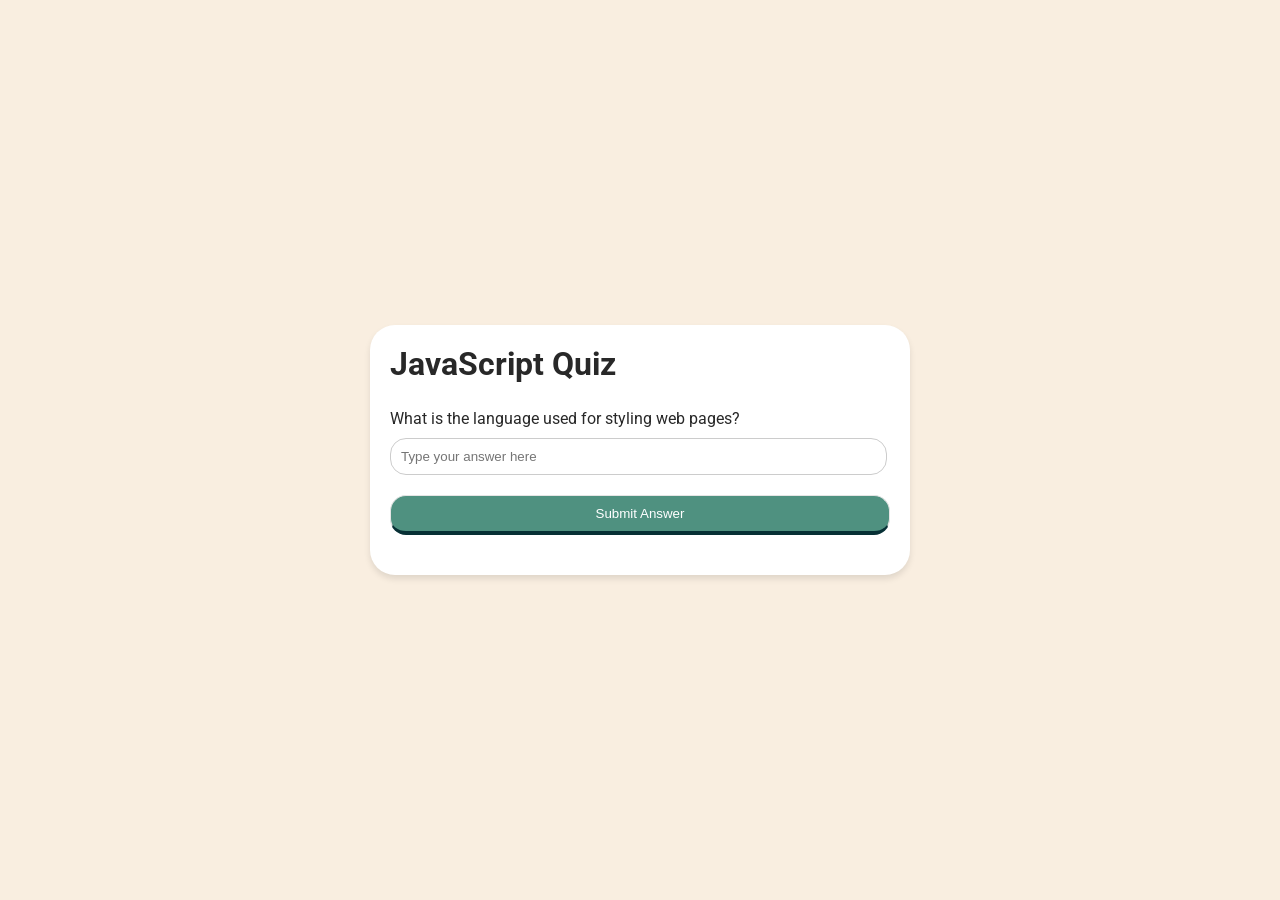
==== commit 9d8836cb: "quiz" ====
--- a/index.html
+++ b/index.html
@@ -1,89 +1,24 @@
 <!DOCTYPE html>
 <html lang="en">
-
 <head>
     <meta charset="UTF-8">
     <meta name="viewport" content="width=device-width, initial-scale=1.0">
-    <meta name="description" content="EasyStudy - An e-learning platform for BSIT students.">
-    <title>EasyStudy - Learn with Ease</title>
-    <link rel="stylesheet" href="styles.css">
-    <script defer src="script.js"></script>
+    <title>Simple JavaScript Quiz</title>
+    <link rel="stylesheet" href="style.css">
+    <link href="https://fonts.googleapis.com/icon?family=Material+Icons" rel="stylesheet">
+    <link href="https://fonts.googleapis.com/css2?family=Roboto:wght@400;500&display=swap" rel="stylesheet">
 </head>
-
 <body>
-    <header>
-        <nav class="nav">
-            <div class="logo">EasyStudy</div>
-            <ul class="nav-links">
-                <li><a href="#home" class="nav-item">Home</a></li>
-                <li><a href="#about-us" class="nav-item">About Us</a></li>
-                <li><a href="#features" class="nav-item">Features</a></li>
-                <li><a href="#courses" class="nav-item">Courses</a></li>
-                <li><a href="#contact" class="nav-item">Contact Us</a></li>
-            </ul>
-        </nav>
-        <section class="hero" id="home">
-            <div class="hero-image">
-                <img src="images/happyfaks.png" alt="Students learning" aria-describedby="hero-image-description">
-            </div>
-            <div class="hero-content">
-                <h1>No tuition? No problem! Learn with us with EasyStudy!</h1>
-                <p>Your one-stop platform for effortless learning</p>
-                <a href="#features" class="cta-button">Get Started</a>
-            </div>
-        </section>
-    </header>
-
-    <main>
-        <section id="features" class="features">
-            <h2>Why EasyStudy?</h2>
-            <div class="feature-cards">
-                <div class="card">
-                    <img src="images/interface-ui-slideshow-slide-show-carousel-svgrepo-com.svg" alt="Interactive Learning Icon">
-                    <h3>Interactive Learning</h3>
-                    <p>Engage with quizzes and discussions to make learning fun and effective.</p>
-                </div>
-                <div class="card">
-                    <img src="images/python-svgrepo-com.svg" alt="Comprehensive Resources Icon">
-                    <h3>Comprehensive Resources</h3>
-                    <p>Access a wide range of resources designed for BSIT students.</p>
-                </div>
-                <div class="card">
-                    <img src="images/chat-line-svgrepo-com.svg" alt="Support Icon">
-                    <h3>24/7 Support</h3>
-                    <p>Get help anytime with our dedicated support system for students.</p>
-                </div>
-            </div>
-        </section>
-
-        <section id="programming-languages" class="programming-languages">
-            <h2>Most Learned Programming Languages</h2>
-            <div id="languages-container">
-            </div>
-            <button id="update-button" class="update-button">Update Languages</button>
-            <p id="update-time"></p>
-        </section>
-
-        <section id="contact" class="contact-us">
-            <h2>Contact Us</h2>
-            <form id="contact-form">
-                <label for="name">Name:</label>
-                <input type="text" id="name" name="name" placeholder="Your Name" required aria-required="true">
-
-                <label for="email">Email:</label>
-                <input type="email" id="email" name="email" placeholder="Your Email" required aria-required="true">
-
-                <label for="message">Message:</label>
-                <textarea id="message" name="message" placeholder="Your message" rows="5" required aria-required="true"></textarea>
-
-                <button type="submit">Send Message</button>
-            </form>
-        </section>
-    </main>
-
-    <footer>
-        <p>© 2024 Nikka Aira Villanueva Mariño. All rights reserved.</p>
-    </footer>
+    <div id="quiz-container">
+        <h2>JavaScript Quiz</h2>
+        <div class="question">
+            <p id="question"></p>
+            <input class="text-input" type="text" id="answer" placeholder="Type your answer here">
+        </div>
+        <button class="answer" onclick="checkAnswer()">Submit Answer</button>
+        <p id="feedback"></p>
+        <p id="result"></p>
+    </div>
+    <script src="script.js"></script>
 </body>
-
-</html>
+</html>
--- a/style.css
+++ b/style.css
@@ -0,0 +1,107 @@
+:root {
+    --text: #282828;
+    --background: #F9EEE0;
+    --primary: #4F9180;
+    --secondary: #76C0A5;
+    --accent: #073035;
+    --big-font: 3rem;
+    --h2-font: 2rem;
+    --p-font: 1rem;
+}
+body {
+    font-family: 'Roboto', sans-serif;
+    display: flex;
+    justify-content: center;
+    align-items: center;
+    height: 100vh;
+    background-color: var(--background);
+    margin: 0;
+    color: var(--text);
+}
+#quiz-container {
+    background: #fff;
+    padding: 20px;
+    border-radius: 25px;
+    box-shadow: 0 4px 6px rgba(0, 0, 0, 0.1);
+    width: 500px;
+}
+h2 {
+    margin-top: 0;
+    font-size: var(--h2-font);
+}
+.question {
+    margin-bottom: 20px;
+}
+.question p {
+    margin: 0;
+    font-size: var(--p-font);
+}
+.question input {
+    width: 475px;
+    padding: 10px;
+    border: 1px solid #ccc;
+    border-radius: 4px;
+    margin-top: 10px;
+    border: 1px solid #ccc;
+    border-radius: 1rem;
+}
+.question button {
+    color: #fff;
+    background-color: var(--primary);
+    min-width: 100%;
+    border: 1px solid #e5e5e5;
+    border-bottom: 4px solid var(--accent);
+    margin: 10px;
+    transition: all 0.1s;
+    padding: 10px 10px;
+    cursor: pointer;
+    border-radius: 1rem;
+    display: flex;
+    justify-content: center;
+    align-items: center;
+}
+.question button:hover {
+    background-color: var(--secondary);
+}
+#result {
+    margin-top: 20px;
+    font-weight: 500;
+    font-size: var(--p-font);
+}
+#feedback {
+    margin-top: 10px;
+    font-weight: 500;
+    font-size: var(--p-font);
+}
+
+.answer{
+    color: #fff;
+    background-color: var(--primary);
+    min-width: 100%;
+    border: 1px solid #e5e5e5;
+    border-bottom: 4px solid var(--accent);
+    transition: all 0.1s;
+    padding: 10px 10px;
+    cursor: pointer;
+    border-radius: 1rem;
+    display: flex;
+    justify-content: center;
+    align-items: center;
+}
+
+
+.get-started{
+    color: #fff;
+    background-color: var(--primary);
+    min-width: 100%;
+    border: 1px solid #e5e5e5;
+    border-bottom: 4px solid var(--accent);
+    margin: 10px;
+    transition: all 0.1s;
+    padding: 10px 10px;
+    cursor: pointer;
+    border-radius: 1rem;
+    display: flex;
+    justify-content: center;
+    align-items: center;
+  } 
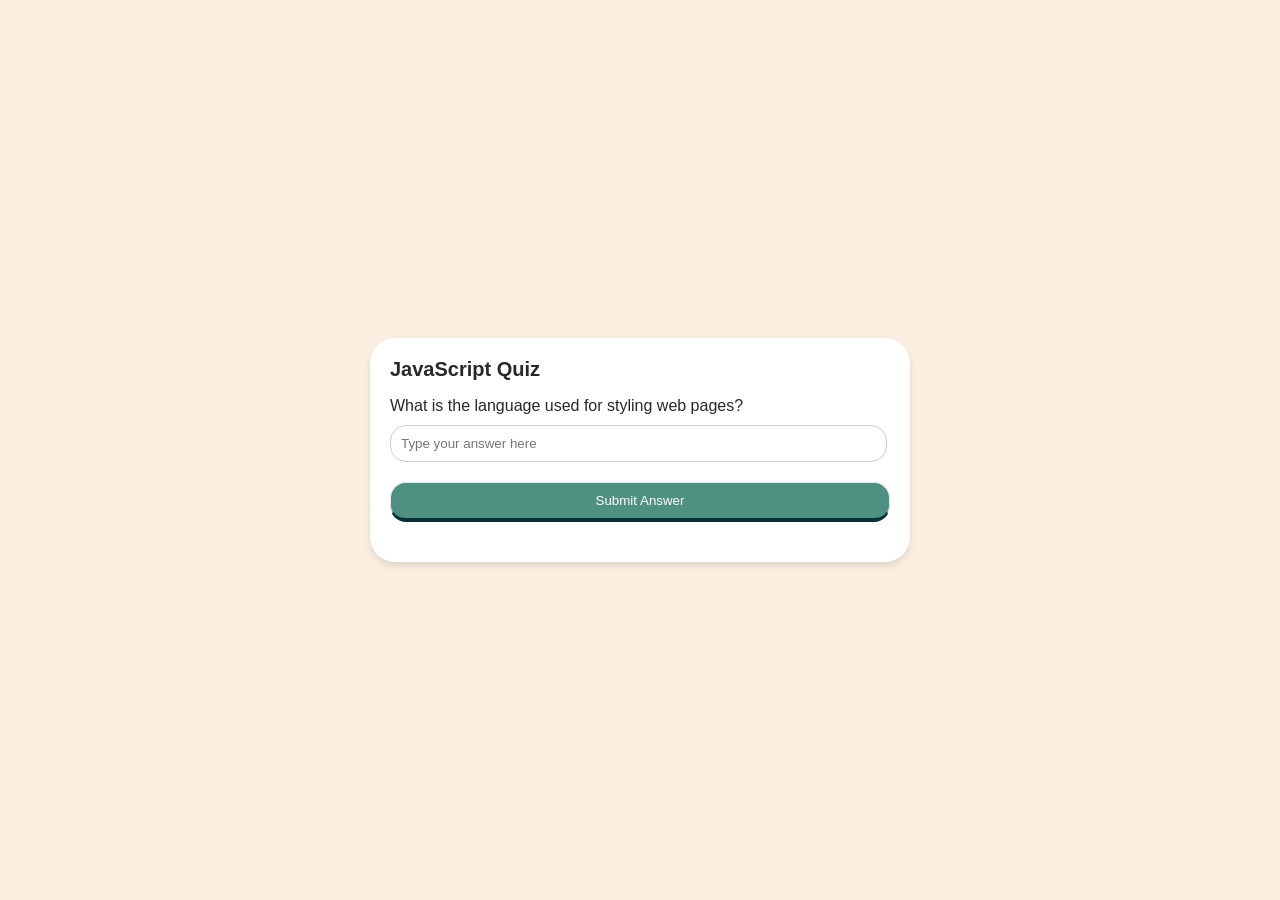
==== commit 523d9496: "optimize" ====
--- a/index.html
+++ b/index.html
@@ -5,8 +5,6 @@
     <meta name="viewport" content="width=device-width, initial-scale=1.0">
     <title>Simple JavaScript Quiz</title>
     <link rel="stylesheet" href="style.css">
-    <link href="https://fonts.googleapis.com/icon?family=Material+Icons" rel="stylesheet">
-    <link href="https://fonts.googleapis.com/css2?family=Roboto:wght@400;500&display=swap" rel="stylesheet">
 </head>
 <body>
     <div id="quiz-container">
--- a/style.css
+++ b/style.css
@@ -5,11 +5,11 @@
     --secondary: #76C0A5;
     --accent: #073035;
     --big-font: 3rem;
-    --h2-font: 2rem;
+    --h2-font: 20px;
     --p-font: 1rem;
 }
 body {
-    font-family: 'Roboto', sans-serif;
+    font-family: sans-serif;
     display: flex;
     justify-content: center;
     align-items: center;
